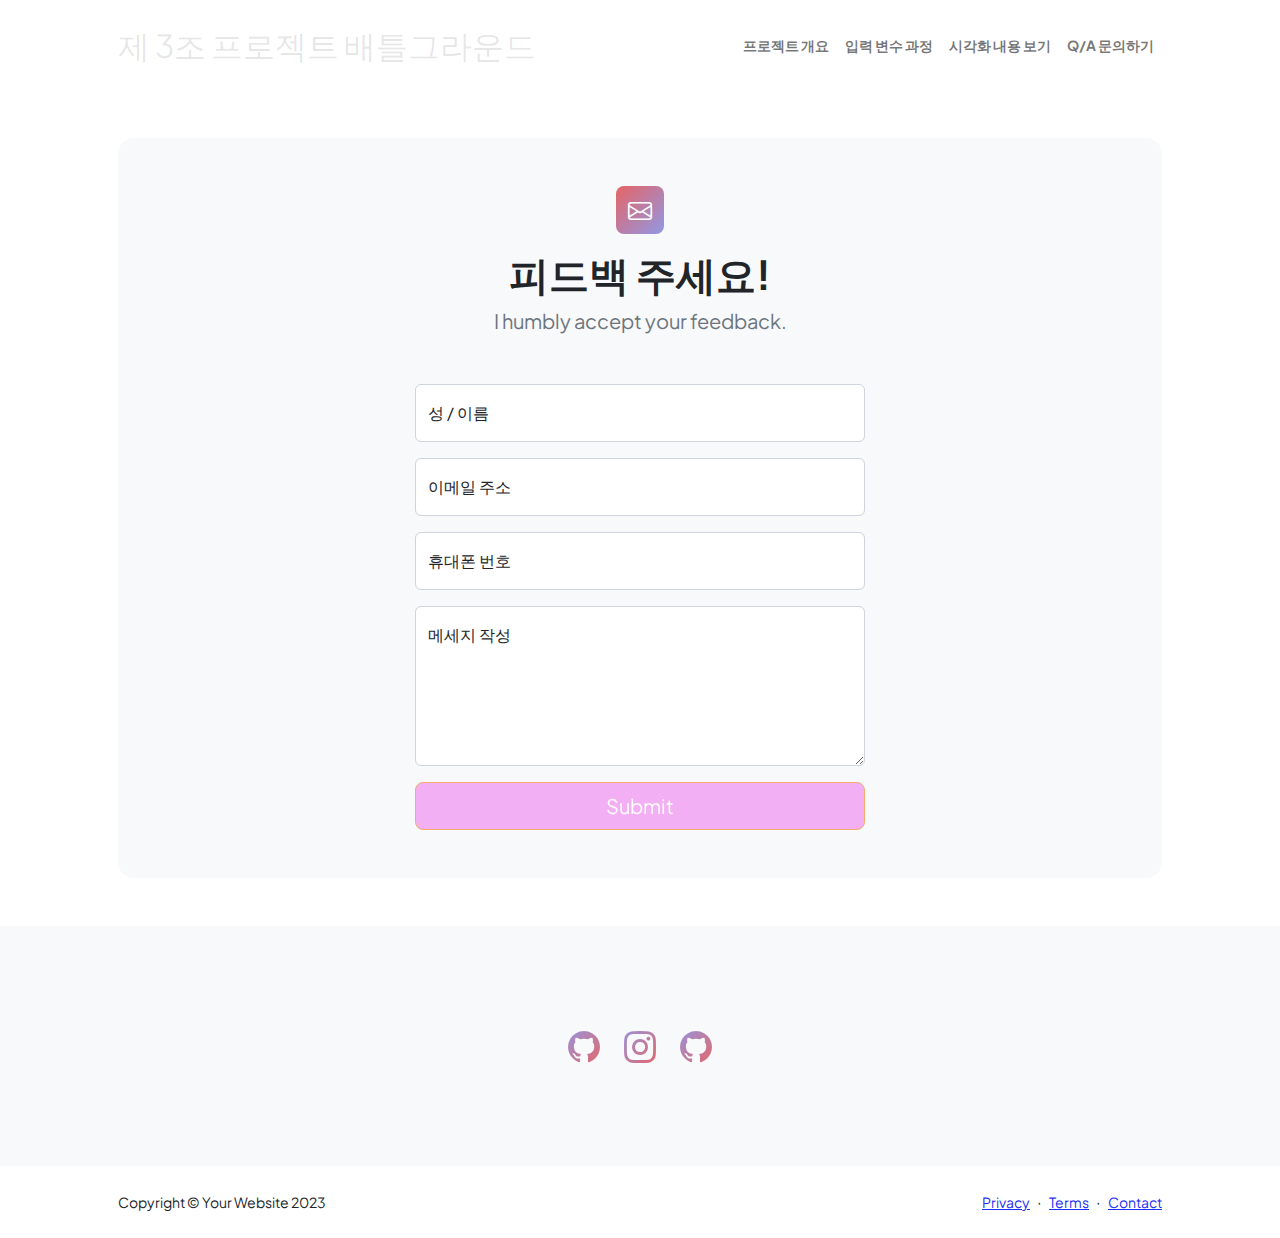
==== contact.html @ 4b3d0189 "first commit" ====
<!DOCTYPE html>
<html lang="en">
    <head>
        <meta charset="utf-8" />
        <meta name="viewport" content="width=device-width, initial-scale=1, shrink-to-fit=no" />
        <meta name="description" content />
        <meta name="author" content />
        <title>Modern Business - Start Bootstrap Template</title>
        <!-- Favicon-->
        <link rel="icon" type="image/x-icon" href="assets/GUN.png" />
        <!-- Custom Google font-->
        <link rel="preconnect" href="https://fonts.googleapis.com" />
        <link rel="preconnect" href="https://fonts.gstatic.com" crossorigin />
        <link href="https://fonts.googleapis.com/css2?family=Plus+Jakarta+Sans:wght@100;200;300;400;500;600;700;800;900&amp;display=swap" rel="stylesheet" />
        <!-- Bootstrap icons-->
        <link href="https://cdn.jsdelivr.net/npm/bootstrap-icons@1.8.1/font/bootstrap-icons.css" rel="stylesheet" />
        <!-- Core theme CSS (includes Bootstrap)-->
        <link href="css/styles.css" rel="stylesheet" />
    </head>
    <body class="d-flex flex-column">
        <main class="flex-shrink-0">
            <!-- Navigation-->
            <nav class="navbar navbar-expand-lg navbar-light bg-white py-3">
                <div class="container px-5">
                    <a class="navbar-brand" href="index.html"><span class="text-gradien">제 3조 프로젝트 배틀그라운드</span></a>
                    <button class="navbar-toggler" type="button" data-bs-toggle="collapse" data-bs-target="#navbarSupportedContent" aria-controls="navbarSupportedContent" aria-expanded="false" aria-label="Toggle navigation"><span class="navbar-toggler-icon"></span></button>
                    <div class="collapse navbar-collapse" id="navbarSupportedContent">
                        <ul class="navbar-nav ms-auto mb-2 mb-lg-0 small fw-bolder">
                            <li class="nav-item"><a class="nav-link" href="project_outline.html">프로젝트 개요</a></li>
                            <li class="nav-item"><a class="nav-link" href="resume.html">입력 변수 과정</a></li>
                            <li class="nav-item"><a class="nav-link" href="projects.html">시각화 내용 보기</a></li>
                            <li class="nav-item"><a class="nav-link" href="contact.html">Q/A 문의하기</a></li>
                        </ul>
                    </div>
                </div>
            </nav>
            <!-- Page content-->
            <section class="py-5">
                <div class="container px-5">
                    <!-- Contact form-->
                    <div class="bg-light rounded-4 py-5 px-4 px-md-5">
                        <div class="text-center mb-5">
                            <div class="feature bg-primary bg-gradient-primary-to-secondary text-white rounded-3 mb-3"><i class="bi bi-envelope"></i></div>
                            <h1 class="fw-bolder">피드백 주세요!</h1>
                            <p class="lead fw-normal text-muted mb-0">I humbly accept your feedback.</p>
                        </div>
                        <div class="row gx-5 justify-content-center">
                            <div class="col-lg-8 col-xl-6">
                                <!-- * * * * * * * * * * * * * * *-->
                                <!-- * * SB Forms Contact Form * *-->
                                <!-- * * * * * * * * * * * * * * *-->
                                <!-- This form is pre-integrated with SB Forms.-->
                                <!-- To make this form functional, sign up at-->
                                <!-- https://startbootstrap.com/solution/contact-forms-->
                                <!-- to get an API token!-->
                                <form id="contactForm" data-sb-form-api-token="API_TOKEN">
                                    <!-- Name input-->
                                    <div class="form-floating mb-3">
                                        <input class="form-control" id="name" type="text" placeholder="Enter your name..." data-sb-validations="required" />
                                        <label for="name">성 / 이름</label>
                                        <div class="invalid-feedback" data-sb-feedback="name:required">성함을 작성 해주세요.</div>
                                    </div>
                                    <!-- Email address input-->
                                    <div class="form-floating mb-3">
                                        <input class="form-control" id="email" type="email" placeholder="name@example.com" data-sb-validations="required,email" />
                                        <label for="email">이메일 주소</label>
                                        <div class="invalid-feedback" data-sb-feedback="email:required">이메일을 작성해주세요.</div>
                                        <div class="invalid-feedback" data-sb-feedback="email:email">올바른 이메일 형식이 아닙니다.</div>
                                    </div>
                                    <!-- Phone number input-->
                                    <div class="form-floating mb-3">
                                        <input class="form-control" id="phone" type="tel" placeholder="(123) 456-7890" data-sb-validations="required" />
                                        <label for="phone">휴대폰 번호</label>
                                        <div class="invalid-feedback" data-sb-feedback="phone:required">휴대폰 번호를 작성해주세요.</div>
                                    </div>
                                    <!-- Message input-->
                                    <div class="form-floating mb-3">
                                        <textarea class="form-control" id="message" type="text" placeholder="Enter your message here..." style="height: 10rem" data-sb-validations="required"></textarea>
                                        <label for="message">메세지 작성</label>
                                        <div class="invalid-feedback" data-sb-feedback="message:required">메세지 내용을 작성해주세요</div>
                                    </div>
                                    <!-- Submit success message-->
                                    <!---->
                                    <!-- This is what your users will see when the form-->
                                    <!-- has successfully submitted-->
                                    <div class="d-none" id="submitSuccessMessage">
                                        <div class="text-center mb-3">
                                            <div class="fw-bolder">양식 제출이 완료되었습니다!</div>
                                            이 양식을 활성화하려면 다음에서 가입하세요.
                                            <br />
                                            <p>대신 밑 주소를 이용하여 주세요.</p>
                                        </div>
                                    </div>
                                    <!-- Submit error message-->
                                    <!---->
                                    <!-- This is what your users will see when there is-->
                                    <!-- an error submitting the form-->
                                    <div class="d-none" id="submitErrorMessage"><div class="text-center text-danger mb-3">Error sending message!</div></div>
                                    <!-- Submit Button-->
                                    <div class="d-grid"><button class="btn btn-primary btn-lg disabled" id="submitButton" type="submit">Submit</button></div>
                                </form>
                            </div>
                        </div>
                    </div>
                </div>
            </section>
            <section class="bg-light py-5">
                <div class="container px-5">
                    <div class="row gx-5 justify-content-center">
                        <div class="col-xxl-8">
                            <div class="text-center my-5">
                                <div class="d-flex justify-content-center fs-2 gap-4">
                                    <a class="text-gradient" href="https://jwater000.github.io/bag"><i class="bi bi-github"></i></a>
                                    <a class="text-gradient" href="https://www.instagram.com/93.04.09._"><i class="bi bi-instagram"></i></a>
                                    <a class="text-gradient" href="https://siwoong1.github.io/PUBG1"><i class="bi bi-github"></i></a>
                                </div>
                            </div>
                        </div>
                    </div>
                </div>
            </section>
        </main>
        <!-- Footer-->
        <footer class="bg-white py-4 mt-auto">
            <div class="container px-5">
                <div class="row align-items-center justify-content-between flex-column flex-sm-row">
                    <div class="col-auto"><div class="small m-0">Copyright &copy; Your Website 2023</div></div>
                    <div class="col-auto">
                        <a class="small" href="#!">Privacy</a>
                        <span class="mx-1">&middot;</span>
                        <a class="small" href="#!">Terms</a>
                        <span class="mx-1">&middot;</span>
                        <a class="small" href="contact.html">Contact</a>
                    </div>
                </div>
            </div>
        </footer>
        <!-- Bootstrap core JS-->
        <script src="https://cdn.jsdelivr.net/npm/bootstrap@5.2.3/dist/js/bootstrap.bundle.min.js"></script>
        <!-- Core theme JS-->
        <script src="js/scripts.js"></script>
        <!-- * * * * * * * * * * * * * * * * * * * * * * * * * * * * * * * * * * * * * * * *-->
        <!-- * *                               SB Forms JS                               * *-->
        <!-- * * Activate your form at https://startbootstrap.com/solution/contact-forms * *-->
        <!-- * * * * * * * * * * * * * * * * * * * * * * * * * * * * * * * * * * * * * * * *-->
        <script src="https://cdn.startbootstrap.com/sb-forms-latest.js"></script>
    </body>
</html>
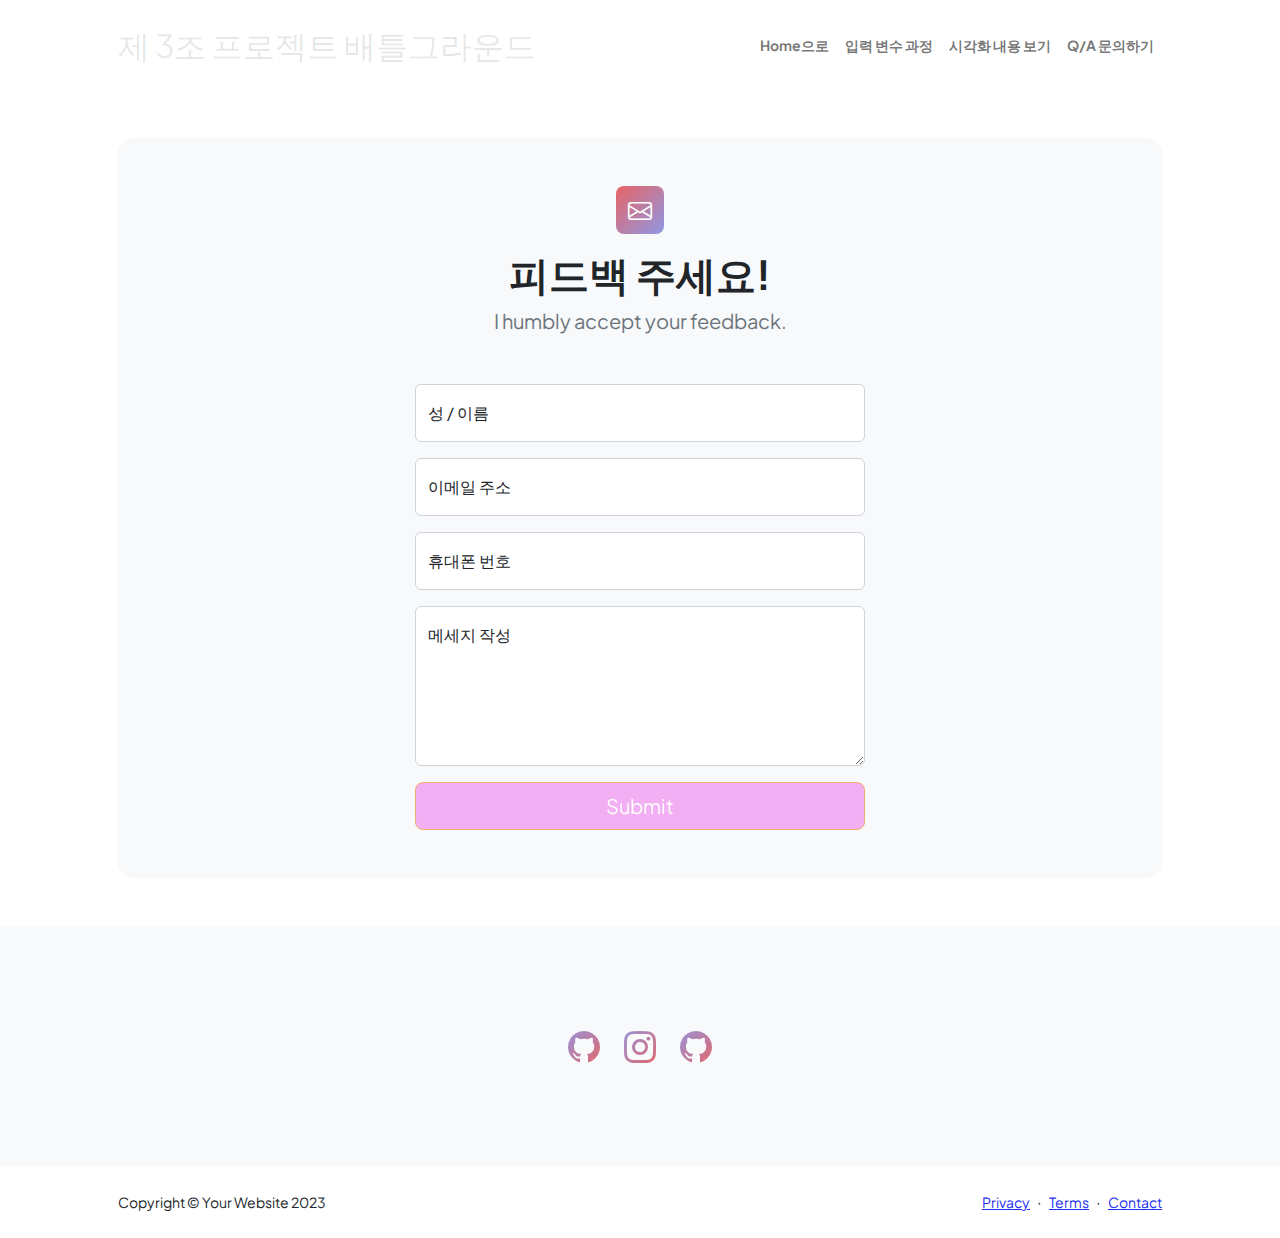
==== commit 530d402d: "4 commit" ====
--- a/contact.html
+++ b/contact.html
@@ -26,7 +26,7 @@
                     <button class="navbar-toggler" type="button" data-bs-toggle="collapse" data-bs-target="#navbarSupportedContent" aria-controls="navbarSupportedContent" aria-expanded="false" aria-label="Toggle navigation"><span class="navbar-toggler-icon"></span></button>
                     <div class="collapse navbar-collapse" id="navbarSupportedContent">
                         <ul class="navbar-nav ms-auto mb-2 mb-lg-0 small fw-bolder">
-                            <li class="nav-item"><a class="nav-link" href="project_outline.html">프로젝트 개요</a></li>
+                            <li class="nav-item"><a class="nav-link" href="index.html">Home으로</a></li>
                             <li class="nav-item"><a class="nav-link" href="resume.html">입력 변수 과정</a></li>
                             <li class="nav-item"><a class="nav-link" href="projects.html">시각화 내용 보기</a></li>
                             <li class="nav-item"><a class="nav-link" href="contact.html">Q/A 문의하기</a></li>
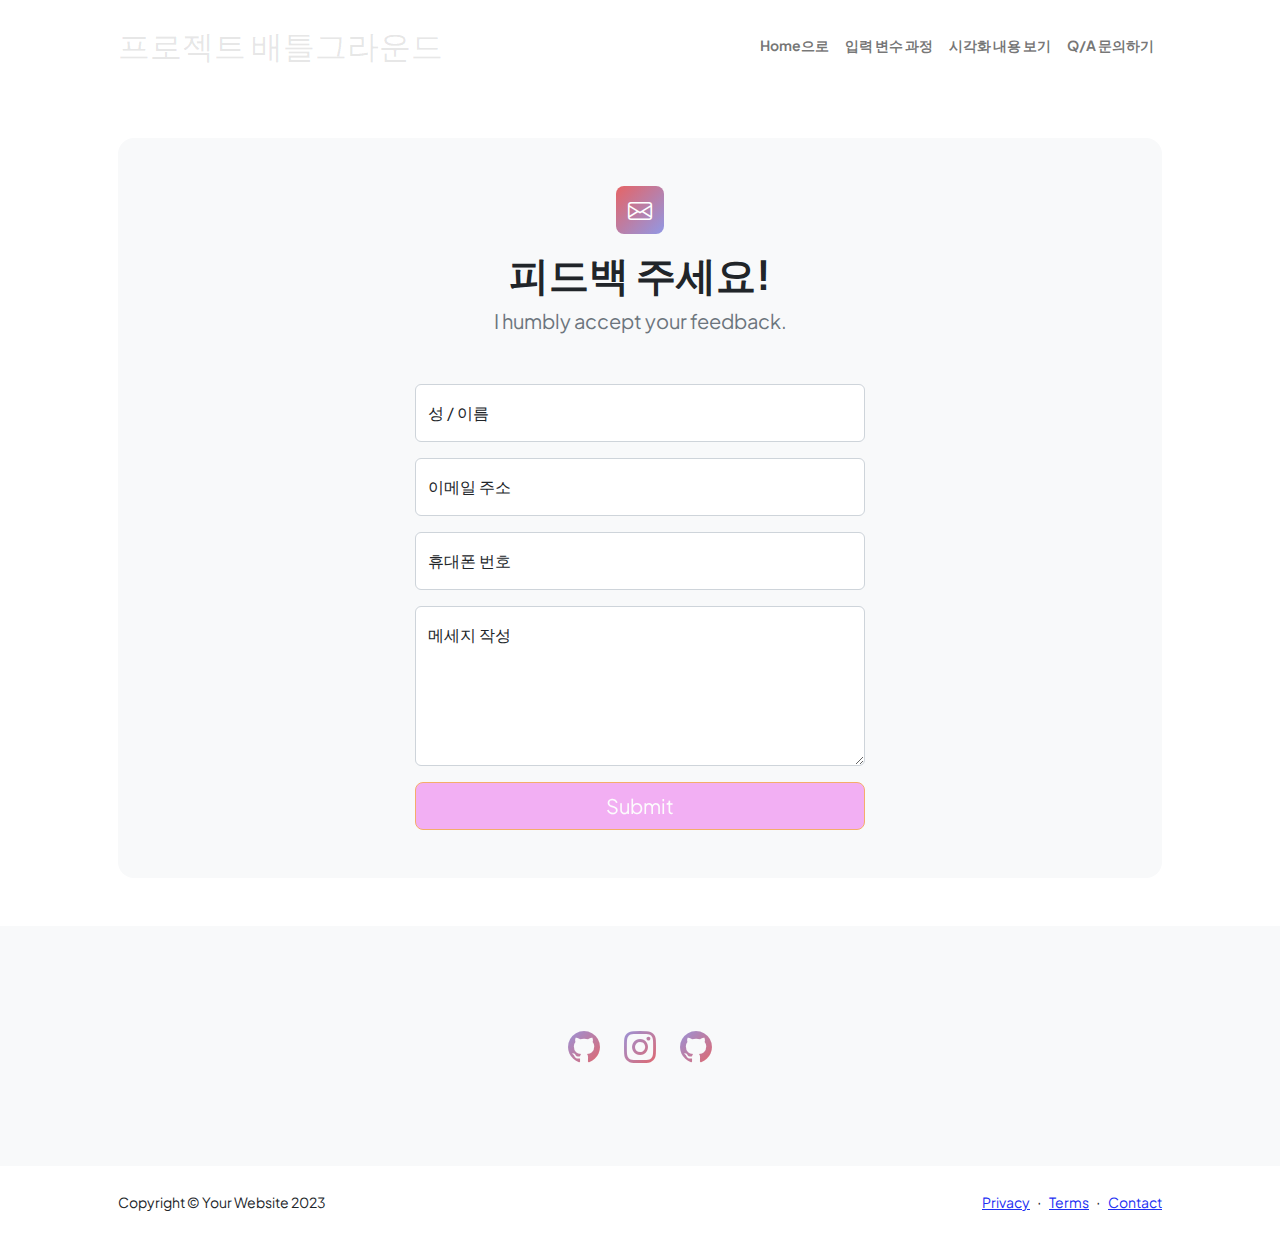
==== commit eab39527: "1-21 commit" ====
--- a/contact.html
+++ b/contact.html
@@ -5,7 +5,7 @@
         <meta name="viewport" content="width=device-width, initial-scale=1, shrink-to-fit=no" />
         <meta name="description" content />
         <meta name="author" content />
-        <title>Modern Business - Start Bootstrap Template</title>
+        <title>연세 IT  프로젝트</title>
         <!-- Favicon-->
         <link rel="icon" type="image/x-icon" href="assets/GUN.png" />
         <!-- Custom Google font-->
@@ -22,7 +22,7 @@
             <!-- Navigation-->
             <nav class="navbar navbar-expand-lg navbar-light bg-white py-3">
                 <div class="container px-5">
-                    <a class="navbar-brand" href="index.html"><span class="text-gradien">제 3조 프로젝트 배틀그라운드</span></a>
+                    <a class="navbar-brand" href="index.html"><span class="text-gradien">프로젝트 배틀그라운드</span></a>
                     <button class="navbar-toggler" type="button" data-bs-toggle="collapse" data-bs-target="#navbarSupportedContent" aria-controls="navbarSupportedContent" aria-expanded="false" aria-label="Toggle navigation"><span class="navbar-toggler-icon"></span></button>
                     <div class="collapse navbar-collapse" id="navbarSupportedContent">
                         <ul class="navbar-nav ms-auto mb-2 mb-lg-0 small fw-bolder">
